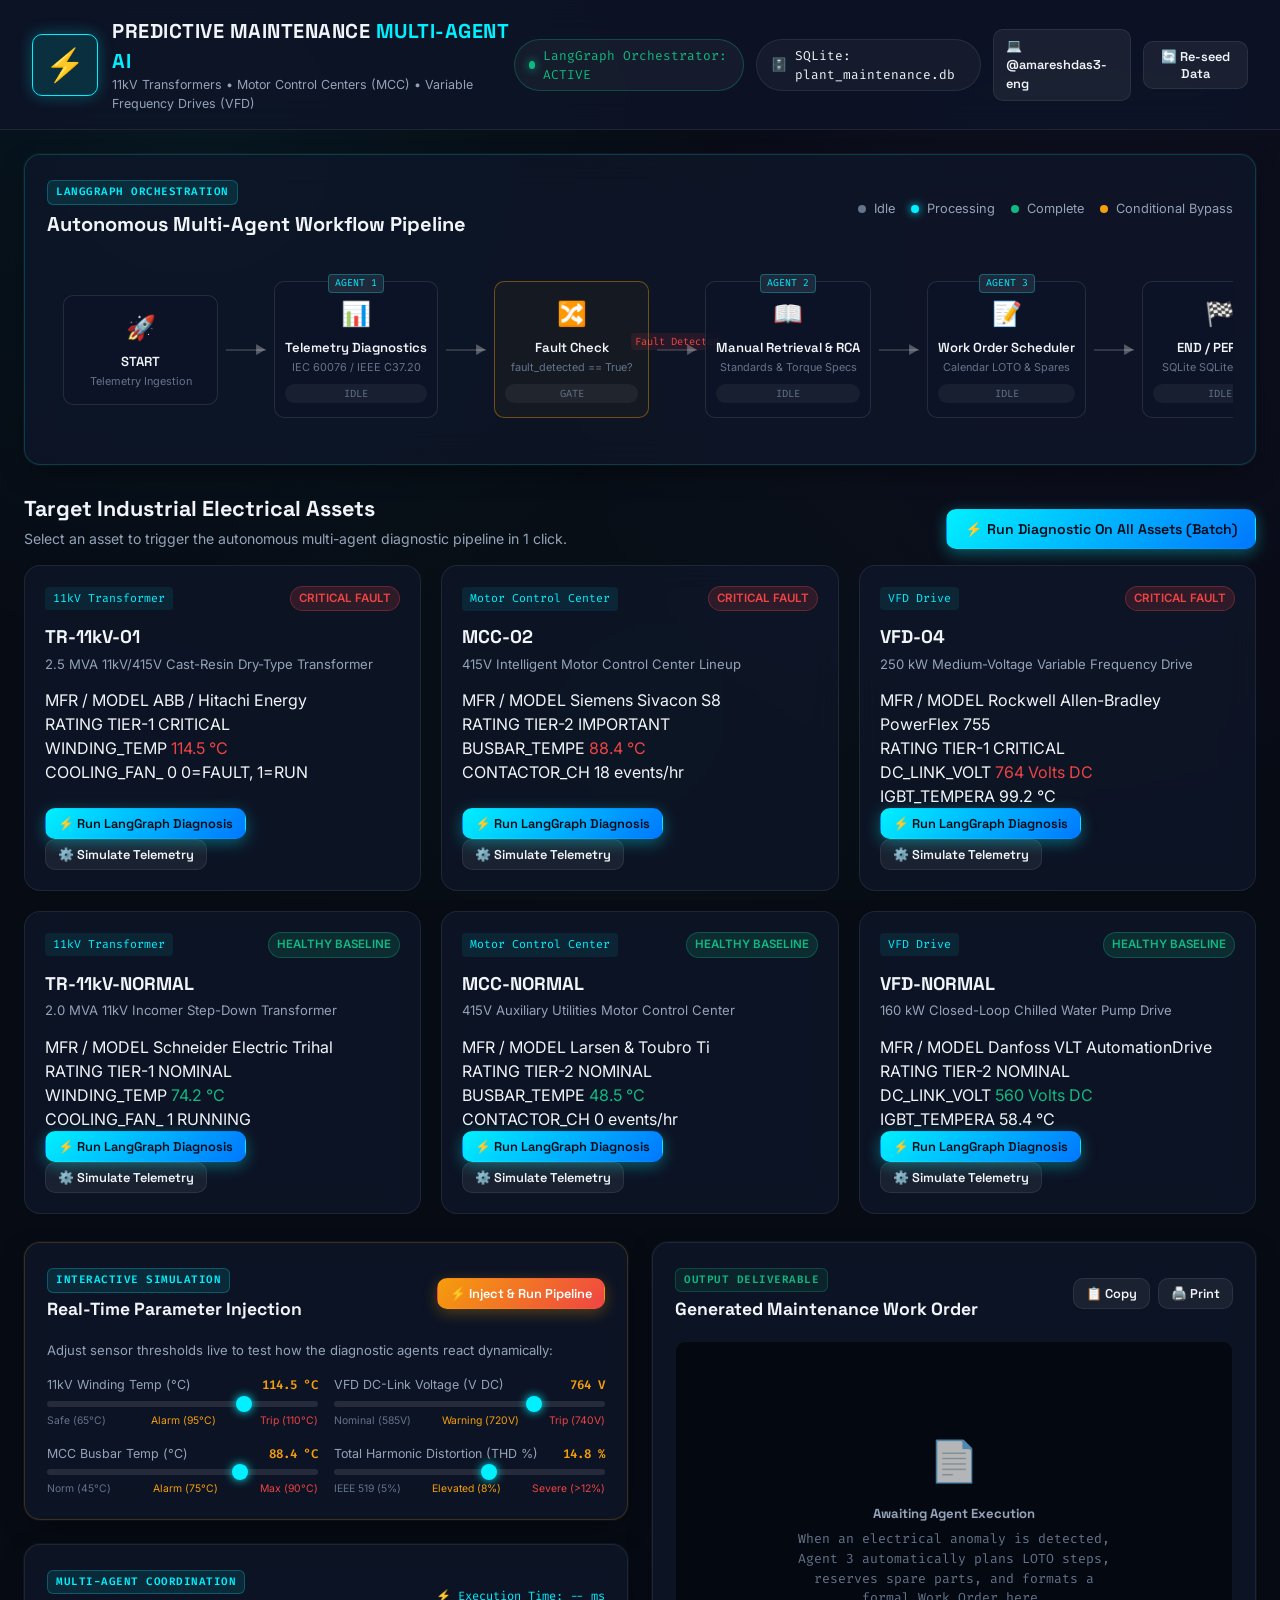
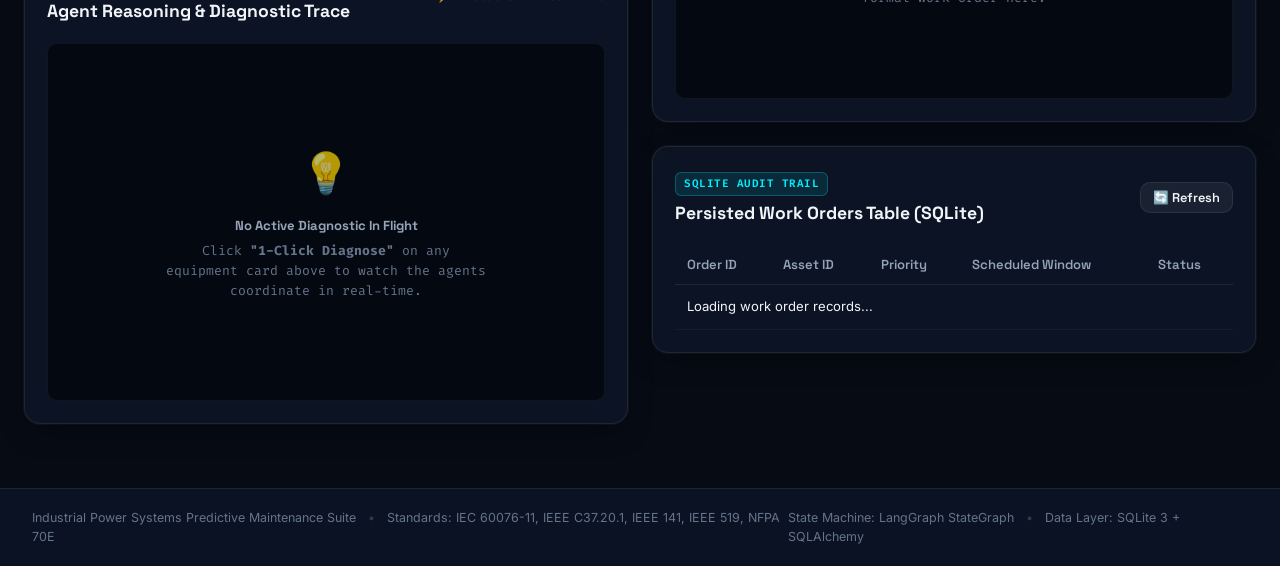
==== index.html @ 00635551 "feat: make predictive maintenance suite live and interactive with client-side LangGraph engine" ====
<!DOCTYPE html>
<html lang="en">
<head>
  <meta charset="UTF-8">
  <meta name="viewport" content="width=device-width, initial-scale=1.0">
  <title>Heavy Electrical Assets - Multi-Agent Predictive Maintenance Suite</title>
  <link rel="preconnect" href="https://fonts.googleapis.com">
  <link rel="preconnect" href="https://fonts.gstatic.com" crossorigin>
  <link href="https://fonts.googleapis.com/css2?family=Fira+Code:wght@400;500;600&family=Inter:wght@300;400;500;600;700&family=Space+Grotesk:wght@500;600;700&display=swap" rel="stylesheet">
  <link rel="stylesheet" href="./style.css">
</head>
<body>
  <!-- Header / Navigation -->
  <header class="app-header">
    <div class="header-left">
      <div class="logo-badge">
        <span class="icon">⚡</span>
        <div class="logo-text">
          <h1>PREDICTIVE MAINTENANCE <span>MULTI-AGENT AI</span></h1>
          <p class="subtitle">11kV Transformers • Motor Control Centers (MCC) • Variable Frequency Drives (VFD)</p>
        </div>
      </div>
    </div>
    <div class="header-right">
      <div class="status-pill online">
        <span class="pulse-dot"></span>
        <span>LangGraph Orchestrator: ACTIVE</span>
      </div>
      <div class="status-pill db-pill">
        <span class="icon">🗄️</span>
        <span>SQLite: plant_maintenance.db</span>
      </div>
      <a href="https://github.com/amareshdas3-eng/multiagent-predictive-maintenance" target="_blank" rel="noopener noreferrer" class="btn btn-secondary btn-sm" style="text-decoration:none;display:inline-flex;align-items:center;gap:.35rem;" title="View Source on GitHub"><span>💻 @amareshdas3-eng</span></a>
      <button class="btn btn-secondary btn-sm" id="btn-reseed" title="Reset SQLite database to baseline sample telemetry">
        🔄 Re-seed Data
      </button>
    </div>
  </header>

  <!-- Main Container -->
  <main class="main-container">
    
    <!-- Top Row: LangGraph Interactive Coordination Diagram -->
    <section class="card graph-card">
      <div class="card-header">
        <div class="card-title">
          <span class="badge-tag">LANGGRAPH ORCHESTRATION</span>
          <h2>Autonomous Multi-Agent Workflow Pipeline</h2>
        </div>
        <div class="graph-legend">
          <span class="legend-item"><span class="dot idle"></span> Idle</span>
          <span class="legend-item"><span class="dot active"></span> Processing</span>
          <span class="legend-item"><span class="dot complete"></span> Complete</span>
          <span class="legend-item"><span class="dot bypass"></span> Conditional Bypass</span>
        </div>
      </div>

      <!-- Graph Flow Visualization -->
      <div class="graph-flow-container">
        <!-- Start Node -->
        <div class="graph-node" id="node-start">
          <div class="node-icon">🚀</div>
          <div class="node-label">START</div>
          <div class="node-sub">Telemetry Ingestion</div>
        </div>

        <div class="graph-edge" id="edge-1">
          <div class="edge-line"></div>
          <div class="edge-arrow">▶</div>
        </div>

        <!-- Node 1: Telemetry Diagnostics Agent -->
        <div class="graph-node" id="node-telemetry">
          <div class="node-tag">AGENT 1</div>
          <div class="node-icon">📊</div>
          <div class="node-label">Telemetry Diagnostics</div>
          <div class="node-sub">IEC 60076 / IEEE C37.20</div>
          <div class="node-status" id="status-telemetry">IDLE</div>
        </div>

        <div class="graph-edge" id="edge-2">
          <div class="edge-line"></div>
          <div class="edge-arrow">▶</div>
        </div>

        <!-- Conditional Router Node -->
        <div class="graph-node diamond" id="node-condition">
          <div class="node-icon">🔀</div>
          <div class="node-label">Fault Check</div>
          <div class="node-sub">fault_detected == True?</div>
          <div class="node-status" id="status-condition">GATE</div>
        </div>

        <!-- Conditional Branch (False -> End) -->
        <div class="branch-bypass" id="branch-bypass">
          <div class="bypass-line"></div>
          <span class="bypass-badge">No Fault ➔ Bypass to END</span>
        </div>

        <div class="graph-edge" id="edge-3">
          <div class="edge-line"></div>
          <div class="edge-arrow">▶</div>
          <span class="edge-condition-label">Fault Detected</span>
        </div>

        <!-- Node 2: Manual Retrieval & RCA Agent -->
        <div class="graph-node" id="node-rca">
          <div class="node-tag">AGENT 2</div>
          <div class="node-icon">📖</div>
          <div class="node-label">Manual Retrieval & RCA</div>
          <div class="node-sub">Standards & Torque Specs</div>
          <div class="node-status" id="status-rca">IDLE</div>
        </div>

        <div class="graph-edge" id="edge-4">
          <div class="edge-line"></div>
          <div class="edge-arrow">▶</div>
        </div>

        <!-- Node 3: Work Order & Scheduler Agent -->
        <div class="graph-node" id="node-scheduler">
          <div class="node-tag">AGENT 3</div>
          <div class="node-icon">📝</div>
          <div class="node-label">Work Order Scheduler</div>
          <div class="node-sub">Calendar LOTO & Spares</div>
          <div class="node-status" id="status-scheduler">IDLE</div>
        </div>

        <div class="graph-edge" id="edge-5">
          <div class="edge-line"></div>
          <div class="edge-arrow">▶</div>
        </div>

        <!-- End Node -->
        <div class="graph-node" id="node-end">
          <div class="node-icon">🏁</div>
          <div class="node-label">END / PERSIST</div>
          <div class="node-sub">SQLite SQLite Storage</div>
          <div class="node-status" id="status-end">IDLE</div>
        </div>
      </div>
    </section>

    <!-- Middle Section: 1-Click Asset Selection Grid -->
    <section class="section-assets">
      <div class="section-title-bar">
        <div>
          <h2>Target Industrial Electrical Assets</h2>
          <p class="section-sub">Select an asset to trigger the autonomous multi-agent diagnostic pipeline in 1 click.</p>
        </div>
        <div class="quick-actions">
          <button class="btn btn-primary" id="btn-run-all">
            ⚡ Run Diagnostic On All Assets (Batch)
          </button>
        </div>
      </div>

      <div class="assets-grid" id="assets-grid">
        <!-- Rendered dynamically via JavaScript -->
        <div class="asset-card loading-card">Loading electrical assets from SQLite...</div>
      </div>
    </section>

    <!-- Lower Section: Split Console & Output View -->
    <div class="split-layout">
      
      <!-- Left Column: Multi-Agent Coordination Log & Live Metrics -->
      <div class="split-col">
        
        <!-- Live Parameter Playground / Simulation Box -->
        <section class="card sim-card">
          <div class="card-header">
            <div class="card-title">
              <span class="badge-tag">INTERACTIVE SIMULATION</span>
              <h3>Real-Time Parameter Injection</h3>
            </div>
            <button class="btn btn-accent btn-sm" id="btn-trigger-sim">
              ⚡ Inject & Run Pipeline
            </button>
          </div>
          <p class="sim-intro">Adjust sensor thresholds live to test how the diagnostic agents react dynamically:</p>
          
          <div class="sliders-grid">
            <div class="slider-group">
              <div class="slider-header">
                <label>11kV Winding Temp (°C)</label>
                <span class="slider-value" id="val-winding-temp">114.5 °C</span>
              </div>
              <input type="range" id="input-winding-temp" min="40" max="140" value="114" step="1">
              <div class="slider-ticks"><span>Safe (65°C)</span><span class="warn-tick">Alarm (95°C)</span><span class="crit-tick">Trip (110°C)</span></div>
            </div>

            <div class="slider-group">
              <div class="slider-header">
                <label>VFD DC-Link Voltage (V DC)</label>
                <span class="slider-value" id="val-dc-volts">764 V</span>
              </div>
              <input type="range" id="input-dc-volts" min="500" max="850" value="764" step="2">
              <div class="slider-ticks"><span>Nominal (585V)</span><span class="warn-tick">Warning (720V)</span><span class="crit-tick">Trip (740V)</span></div>
            </div>

            <div class="slider-group">
              <div class="slider-header">
                <label>MCC Busbar Temp (°C)</label>
                <span class="slider-value" id="val-busbar-temp">88.4 °C</span>
              </div>
              <input type="range" id="input-busbar-temp" min="30" max="110" value="88" step="1">
              <div class="slider-ticks"><span>Norm (45°C)</span><span class="warn-tick">Alarm (75°C)</span><span class="crit-tick">Max (90°C)</span></div>
            </div>

            <div class="slider-group">
              <div class="slider-header">
                <label>Total Harmonic Distortion (THD %)</label>
                <span class="slider-value" id="val-thd">14.8 %</span>
              </div>
              <input type="range" id="input-thd" min="1" max="25" value="14.8" step="0.2">
              <div class="slider-ticks"><span>IEEE 519 (5%)</span><span class="warn-tick">Elevated (8%)</span><span class="crit-tick">Severe (>12%)</span></div>
            </div>
          </div>
        </section>

        <!-- Multi-Agent Thought Stream -->
        <section class="card console-card">
          <div class="card-header">
            <div class="card-title">
              <span class="badge-tag">MULTI-AGENT COORDINATION</span>
              <h3>Agent Reasoning & Diagnostic Trace</h3>
            </div>
            <div class="execution-badge" id="execution-time-badge">
              ⚡ Execution Time: -- ms
            </div>
          </div>

          <div class="console-body" id="console-logs">
            <div class="empty-state">
              <div class="empty-icon">💡</div>
              <h4>No Active Diagnostic In Flight</h4>
              <p>Click <strong>"1-Click Diagnose"</strong> on any equipment card above to watch the agents coordinate in real-time.</p>
            </div>
          </div>
        </section>
      </div>

      <!-- Right Column: Generated Work Order & Database History -->
      <div class="split-col">
        
        <!-- Work Order Markdown Document -->
        <section class="card workorder-card">
          <div class="card-header">
            <div class="card-title">
              <span class="badge-tag success">OUTPUT DELIVERABLE</span>
              <h3>Generated Maintenance Work Order</h3>
            </div>
            <div class="wo-actions">
              <button class="btn btn-secondary btn-sm" id="btn-copy-wo" title="Copy markdown to clipboard">
                📋 Copy
              </button>
              <button class="btn btn-secondary btn-sm" id="btn-print-wo" title="Print formal work order">
                🖨️ Print
              </button>
            </div>
          </div>

          <div class="workorder-body" id="workorder-display">
            <div class="empty-state">
              <div class="empty-icon">📄</div>
              <h4>Awaiting Agent Execution</h4>
              <p>When an electrical anomaly is detected, Agent 3 automatically plans LOTO steps, reserves spare parts, and formats a formal Work Order here.</p>
            </div>
          </div>
        </section>

        <!-- SQLite Logged Work Orders Table -->
        <section class="card history-card">
          <div class="card-header">
            <div class="card-title">
              <span class="badge-tag">SQLITE AUDIT TRAIL</span>
              <h3>Persisted Work Orders Table (SQLite)</h3>
            </div>
            <button class="btn btn-secondary btn-sm" id="btn-refresh-history">
              🔄 Refresh
            </button>
          </div>

          <div class="table-responsive">
            <table class="data-table">
              <thead>
                <tr>
                  <th>Order ID</th>
                  <th>Asset ID</th>
                  <th>Priority</th>
                  <th>Scheduled Window</th>
                  <th>Status</th>
                </tr>
              </thead>
              <tbody id="history-table-body">
                <tr><td colspan="5" class="text-center">Loading work order records...</td></tr>
              </tbody>
            </table>
          </div>
        </section>

      </div>
    </div>
  </main>

  <!-- Footer -->
  <footer class="app-footer">
    <div class="footer-left">
      <span>Industrial Power Systems Predictive Maintenance Suite</span>
      <span class="sep">•</span>
      <span>Standards: IEC 60076-11, IEEE C37.20.1, IEEE 141, IEEE 519, NFPA 70E</span>
    </div>
    <div class="footer-right">
      <span>State Machine: LangGraph StateGraph</span>
      <span class="sep">•</span>
      <span>Data Layer: SQLite 3 + SQLAlchemy</span>
    </div>
  </footer>

  <script src="./app.js"></script>
</body>
</html>
---- style.css ----
/* ==========================================================================
   HEAVY ELECTRICAL PREDICTIVE MAINTENANCE SUITE - MODERN CYBER-DARK THEME
   ========================================================================== */

:root {
  --bg-primary: #070b14;
  --bg-secondary: #0d1527;
  --bg-card: rgba(15, 23, 42, 0.75);
  --bg-card-hover: rgba(24, 36, 64, 0.85);
  --bg-accent: rgba(0, 240, 255, 0.06);

  --border-color: rgba(255, 255, 255, 0.08);
  --border-glow: rgba(0, 240, 255, 0.35);

  --text-main: #f1f5f9;
  --text-muted: #94a3b8;
  --text-dim: #64748b;

  --neon-cyan: #00f0ff;
  --neon-blue: #3b82f6;
  --neon-green: #10b981;
  --neon-amber: #f59e0b;
  --neon-red: #ef4444;
  --neon-purple: #8b5cf6;

  --font-heading: 'Space Grotesk', sans-serif;
  --font-body: 'Inter', -apple-system, BlinkMacSystemFont, sans-serif;
  --font-mono: 'Fira Code', monospace;

  --radius-sm: 6px;
  --radius-md: 10px;
  --radius-lg: 16px;
  --radius-full: 9999px;

  --shadow-card: 0 10px 30px -10px rgba(0, 0, 0, 0.6), 0 0 1px 1px rgba(255, 255, 255, 0.05);
  --shadow-glow: 0 0 25px -5px rgba(0, 240, 255, 0.3);
}

* {
  margin: 0;
  padding: 0;
  box-sizing: border-box;
}

body {
  background-color: var(--bg-primary);
  color: var(--text-main);
  font-family: var(--font-body);
  line-height: 1.5;
  min-height: 100vh;
  background-image: 
    radial-gradient(circle at 15% 15%, rgba(0, 240, 255, 0.05) 0%, transparent 40%),
    radial-gradient(circle at 85% 30%, rgba(139, 92, 246, 0.05) 0%, transparent 45%),
    radial-gradient(circle at 50% 80%, rgba(16, 185, 129, 0.03) 0%, transparent 50%);
  background-attachment: fixed;
  overflow-x: hidden;
}

/* Custom Scrollbars */
::-webkit-scrollbar {
  width: 8px;
  height: 8px;
}
::-webkit-scrollbar-track {
  background: var(--bg-primary);
}
::-webkit-scrollbar-thumb {
  background: rgba(255, 255, 255, 0.15);
  border-radius: var(--radius-full);
}
::-webkit-scrollbar-thumb:hover {
  background: var(--neon-cyan);
}

/* ==========================================================================
   APP HEADER
   ========================================================================== */
.app-header {
  display: flex;
  justify-content: space-between;
  align-items: center;
  padding: 16px 32px;
  background: rgba(13, 21, 39, 0.85);
  backdrop-filter: blur(16px);
  border-bottom: 1px solid var(--border-color);
  position: sticky;
  top: 0;
  z-index: 100;
}

.header-left .logo-badge {
  display: flex;
  align-items: center;
  gap: 14px;
}

.logo-badge .icon {
  font-size: 2rem;
  background: rgba(0, 240, 255, 0.12);
  border: 1px solid var(--neon-cyan);
  border-radius: var(--radius-md);
  padding: 6px 12px;
  box-shadow: 0 0 15px rgba(0, 240, 255, 0.3);
}

.logo-text h1 {
  font-family: var(--font-heading);
  font-size: 1.25rem;
  font-weight: 700;
  letter-spacing: 0.5px;
}

.logo-text h1 span {
  color: var(--neon-cyan);
}

.logo-text .subtitle {
  font-size: 0.78rem;
  color: var(--text-muted);
}

.header-right {
  display: flex;
  align-items: center;
  gap: 12px;
}

.status-pill {
  display: flex;
  align-items: center;
  gap: 8px;
  padding: 6px 14px;
  background: rgba(255, 255, 255, 0.04);
  border: 1px solid var(--border-color);
  border-radius: var(--radius-full);
  font-size: 0.8rem;
  font-family: var(--font-mono);
}

.status-pill.online {
  border-color: rgba(16, 185, 129, 0.3);
  color: var(--neon-green);
}

.pulse-dot {
  width: 8px;
  height: 8px;
  background: var(--neon-green);
  border-radius: 50%;
  box-shadow: 0 0 10px var(--neon-green);
  animation: pulse-glow 2s infinite;
}

@keyframes pulse-glow {
  0% { transform: scale(0.95); box-shadow: 0 0 0 0 rgba(16, 185, 129, 0.7); }
  70% { transform: scale(1.1); box-shadow: 0 0 0 8px rgba(16, 185, 129, 0); }
  100% { transform: scale(0.95); box-shadow: 0 0 0 0 rgba(16, 185, 129, 0); }
}

/* ==========================================================================
   BUTTONS & BADGES
   ========================================================================== */
.btn {
  display: inline-flex;
  align-items: center;
  justify-content: center;
  gap: 8px;
  padding: 10px 18px;
  border-radius: var(--radius-md);
  font-family: var(--font-heading);
  font-size: 0.88rem;
  font-weight: 600;
  cursor: pointer;
  transition: all 0.2s cubic-bezier(0.4, 0, 0.2, 1);
  border: 1px solid transparent;
}

.btn-primary {
  background: linear-gradient(135deg, #00f0ff 0%, #0077ff 100%);
  color: #050b14;
  box-shadow: 0 4px 15px rgba(0, 240, 255, 0.35);
}

.btn-primary:hover {
  transform: translateY(-2px);
  box-shadow: 0 6px 20px rgba(0, 240, 255, 0.5);
}

.btn-secondary {
  background: rgba(255, 255, 255, 0.06);
  border-color: var(--border-color);
  color: var(--text-main);
}

.btn-secondary:hover {
  background: rgba(255, 255, 255, 0.12);
  border-color: var(--text-muted);
}

.btn-accent {
  background: linear-gradient(135deg, #f59e0b 0%, #ef4444 100%);
  color: #fff;
  box-shadow: 0 4px 15px rgba(245, 158, 11, 0.3);
}

.btn-accent:hover {
  transform: translateY(-2px);
  box-shadow: 0 6px 20px rgba(245, 158, 11, 0.5);
}

.btn-sm {
  padding: 6px 12px;
  font-size: 0.8rem;
}

.badge-tag {
  display: inline-block;
  padding: 3px 8px;
  font-size: 0.68rem;
  font-family: var(--font-mono);
  font-weight: 600;
  letter-spacing: 0.5px;
  border-radius: var(--radius-sm);
  background: rgba(0, 240, 255, 0.1);
  color: var(--neon-cyan);
  border: 1px solid rgba(0, 240, 255, 0.25);
  text-transform: uppercase;
}

.badge-tag.success {
  background: rgba(16, 185, 129, 0.1);
  color: var(--neon-green);
  border-color: rgba(16, 185, 129, 0.25);
}

.badge-tag.danger {
  background: rgba(239, 68, 68, 0.15);
  color: var(--neon-red);
  border-color: rgba(239, 68, 68, 0.35);
}

/* ==========================================================================
   MAIN LAYOUT & CARDS
   ========================================================================== */
.main-container {
  max-width: 1440px;
  margin: 0 auto;
  padding: 24px;
  display: flex;
  flex-direction: column;
  gap: 28px;
}

.card {
  background: var(--bg-card);
  backdrop-filter: blur(16px);
  border: 1px solid var(--border-color);
  border-radius: var(--radius-lg);
  padding: 22px;
  box-shadow: var(--shadow-card);
  transition: border-color 0.3s ease;
}

.card-header {
  display: flex;
  justify-content: space-between;
  align-items: center;
  margin-bottom: 18px;
}

.card-title h2 {
  font-family: var(--font-heading);
  font-size: 1.25rem;
  margin-top: 4px;
}

.card-title h3 {
  font-family: var(--font-heading);
  font-size: 1.1rem;
  margin-top: 4px;
}

/* ==========================================================================
   LANGGRAPH COORDINATION FLOW DIAGRAM
   ========================================================================== */
.graph-card {
  border-color: rgba(0, 240, 255, 0.18);
  position: relative;
  overflow: hidden;
}

.graph-legend {
  display: flex;
  gap: 16px;
  font-size: 0.8rem;
  color: var(--text-muted);
}

.graph-legend .dot {
  display: inline-block;
  width: 8px;
  height: 8px;
  border-radius: 50%;
  margin-right: 4px;
}
.dot.idle { background: var(--text-dim); }
.dot.active { background: var(--neon-cyan); box-shadow: 0 0 8px var(--neon-cyan); }
.dot.complete { background: var(--neon-green); }
.dot.bypass { background: var(--neon-amber); }

.graph-flow-container {
  display: flex;
  align-items: center;
  justify-content: space-between;
  padding: 24px 16px;
  position: relative;
  overflow-x: auto;
  gap: 8px;
}

.graph-node {
  flex: 0 0 155px;
  background: rgba(13, 21, 39, 0.9);
  border: 1px solid rgba(255, 255, 255, 0.1);
  border-radius: var(--radius-md);
  padding: 14px 10px;
  text-align: center;
  position: relative;
  transition: all 0.3s ease;
  z-index: 2;
}

.graph-node .node-tag {
  position: absolute;
  top: -8px;
  left: 50%;
  transform: translateX(-50%);
  background: #1e293b;
  font-size: 0.62rem;
  font-family: var(--font-mono);
  padding: 1px 6px;
  border-radius: 4px;
  color: var(--neon-cyan);
  border: 1px solid rgba(0, 240, 255, 0.3);
}

.graph-node .node-icon {
  font-size: 1.5rem;
  margin-bottom: 6px;
}

.graph-node .node-label {
  font-family: var(--font-heading);
  font-size: 0.82rem;
  font-weight: 600;
  color: var(--text-main);
  white-space: nowrap;
  overflow: hidden;
  text-overflow: ellipsis;
}

.graph-node .node-sub {
  font-size: 0.68rem;
  color: var(--text-dim);
  margin-top: 2px;
}

.graph-node .node-status {
  margin-top: 8px;
  font-family: var(--font-mono);
  font-size: 0.65rem;
  padding: 2px 6px;
  border-radius: var(--radius-full);
  background: rgba(255, 255, 255, 0.05);
  color: var(--text-dim);
}

/* Node States */
.graph-node.active-node {
  border-color: var(--neon-cyan);
  box-shadow: 0 0 20px rgba(0, 240, 255, 0.4);
  transform: translateY(-4px);
}
.graph-node.active-node .node-status {
  background: rgba(0, 240, 255, 0.2);
  color: var(--neon-cyan);
  animation: pulse-glow 1.5s infinite;
}

.graph-node.complete-node {
  border-color: var(--neon-green);
}
.graph-node.complete-node .node-status {
  background: rgba(16, 185, 129, 0.2);
  color: var(--neon-green);
}

.graph-node.diamond {
  border-color: rgba(245, 158, 11, 0.4);
  background: rgba(245, 158, 11, 0.04);
}

.graph-edge {
  flex: 1;
  display: flex;
  align-items: center;
  justify-content: center;
  position: relative;
  min-width: 40px;
}

.edge-line {
  height: 2px;
  width: 100%;
  background: rgba(255, 255, 255, 0.15);
  transition: all 0.3s;
}

.edge-arrow {
  position: absolute;
  right: 0;
  color: rgba(255, 255, 255, 0.3);
  font-size: 0.75rem;
}

.edge-condition-label {
  position: absolute;
  top: -16px;
  font-size: 0.65rem;
  font-family: var(--font-mono);
  color: var(--neon-red);
  background: rgba(239, 68, 68, 0.1);
  padding: 1px 4px;
  border-radius: 4px;
  white-space: nowrap;
}

.graph-edge.active-edge .edge-line {
  background: var(--neon-cyan);
  box-shadow: 0 0 10px var(--neon-cyan);
}
.graph-edge.active-edge .edge-arrow {
  color: var(--neon-cyan);
}

.branch-bypass {
  position: absolute;
  bottom: 6px;
  left: 48%;
  transform: translateX(-50%);
  display: none;
  align-items: center;
  gap: 8px;
  z-index: 1;
}

.branch-bypass.active {
  display: flex;
}

.bypass-badge {
  font-family: var(--font-mono);
  font-size: 0.72rem;
  background: rgba(245, 158, 11, 0.15);
  border: 1px solid var(--neon-amber);
  color: var(--neon-amber);
  padding: 4px 10px;
  border-radius: var(--radius-full);
}

/* ==========================================================================
   ASSET SELECTION GRID
   ========================================================================== */
.section-title-bar {
  display: flex;
  justify-content: space-between;
  align-items: flex-end;
  margin-bottom: 16px;
}

.section-title-bar h2 {
  font-family: var(--font-heading);
  font-size: 1.35rem;
}

.section-sub {
  color: var(--text-muted);
  font-size: 0.88rem;
  margin-top: 2px;
}

.assets-grid {
  display: grid;
  grid-template-columns: repeat(auto-fit, minmax(320px, 1fr));
  gap: 20px;
}

.asset-card {
  background: var(--bg-card);
  backdrop-filter: blur(14px);
  border: 1px solid var(--border-color);
  border-radius: var(--radius-lg);
  padding: 20px;
  display: flex;
  flex-direction: column;
  justify-content: space-between;
  transition: all 0.25s ease;
  position: relative;
  overflow: hidden;
}

.asset-card:hover {
  background: var(--bg-card-hover);
  border-color: rgba(0, 240, 255, 0.3);
  transform: translateY(-3px);
  box-shadow: 0 12px 25px -10px rgba(0, 0, 0, 0.7);
}

.asset-card.active-selected {
  border-color: var(--neon-cyan);
  box-shadow: 0 0 20px rgba(0, 240, 255, 0.25);
}

.asset-badge-row {
  display: flex;
  justify-content: space-between;
  align-items: center;
  margin-bottom: 12px;
}

.asset-type-badge {
  font-family: var(--font-mono);
  font-size: 0.72rem;
  color: var(--neon-cyan);
  background: rgba(0, 240, 255, 0.08);
  padding: 3px 8px;
  border-radius: 4px;
}

.asset-condition-badge {
  font-size: 0.72rem;
  font-weight: 600;
  padding: 3px 8px;
  border-radius: var(--radius-full);
}
.asset-condition-badge.fault {
  background: rgba(239, 68, 68, 0.15);
  color: var(--neon-red);
  border: 1px solid rgba(239, 68, 68, 0.3);
}
.asset-condition-badge.healthy {
  background: rgba(16, 185, 129, 0.15);
  color: var(--neon-green);
  border: 1px solid rgba(16, 185, 129, 0.3);
}

.asset-main-info h3 {
  font-family: var(--font-heading);
  font-size: 1.15rem;
  margin-bottom: 4px;
}

.asset-spec-line {
  font-size: 0.82rem;
  color: var(--text-muted);
  margin-bottom: 14px;
}

.telemetry-mini-strip {
  display: grid;
  grid-template-columns: 1fr 1fr;
  gap: 8px;
  background: rgba(0, 0, 0, 0.25);
  border: 1px solid rgba(255, 255, 255, 0.04);
  border-radius: var(--radius-md);
  padding: 10px;
  margin-bottom: 16px;
}

.mini-stat .stat-label {
  font-size: 0.68rem;
  color: var(--text-dim);
  text-transform: uppercase;
  letter-spacing: 0.5px;
}

.mini-stat .stat-val {
  font-family: var(--font-mono);
  font-size: 0.95rem;
  font-weight: 600;
  color: var(--text-main);
}
.mini-stat .stat-val.alarm {
  color: var(--neon-red);
}

.asset-card-btn {
  width: 100%;
}

/* ==========================================================================
   SPLIT CONSOLE & OUTPUT LAYOUT
   ========================================================================== */
.split-layout {
  display: grid;
  grid-template-columns: 1fr 1fr;
  gap: 24px;
}

.split-col {
  display: flex;
  flex-direction: column;
  gap: 24px;
}

/* Live Simulation Card */
.sim-card {
  border-color: rgba(245, 158, 11, 0.2);
}

.sim-intro {
  font-size: 0.82rem;
  color: var(--text-muted);
  margin-bottom: 16px;
}

.sliders-grid {
  display: grid;
  grid-template-columns: 1fr 1fr;
  gap: 16px;
}

.slider-group {
  display: flex;
  flex-direction: column;
  gap: 6px;
}

.slider-header {
  display: flex;
  justify-content: space-between;
  align-items: center;
  font-size: 0.78rem;
  color: var(--text-muted);
}

.slider-value {
  font-family: var(--font-mono);
  font-weight: 600;
  color: var(--neon-amber);
}

input[type="range"] {
  -webkit-appearance: none;
  appearance: none;
  width: 100%;
  height: 6px;
  background: rgba(255, 255, 255, 0.1);
  border-radius: var(--radius-full);
  outline: none;
}

input[type="range"]::-webkit-slider-thumb {
  -webkit-appearance: none;
  width: 16px;
  height: 16px;
  border-radius: 50%;
  background: var(--neon-cyan);
  cursor: pointer;
  box-shadow: 0 0 10px var(--neon-cyan);
  transition: transform 0.1s;
}
input[type="range"]::-webkit-slider-thumb:hover {
  transform: scale(1.2);
}

.slider-ticks {
  display: flex;
  justify-content: space-between;
  font-size: 0.65rem;
  color: var(--text-dim);
}
.slider-ticks .warn-tick { color: var(--neon-amber); }
.slider-ticks .crit-tick { color: var(--neon-red); }

/* Multi-Agent Console */
.console-card {
  min-height: 480px;
  display: flex;
  flex-direction: column;
}

.execution-badge {
  font-family: var(--font-mono);
  font-size: 0.75rem;
  color: var(--neon-cyan);
}

.console-body {
  flex: 1;
  background: #040810;
  border: 1px solid rgba(255, 255, 255, 0.05);
  border-radius: var(--radius-md);
  padding: 18px;
  font-family: var(--font-mono);
  font-size: 0.82rem;
  overflow-y: auto;
  max-height: 520px;
  display: flex;
  flex-direction: column;
  gap: 16px;
}

.agent-message-block {
  border-left: 3px solid var(--neon-cyan);
  background: rgba(0, 240, 255, 0.03);
  padding: 12px 14px;
  border-radius: 0 var(--radius-md) var(--radius-md) 0;
  animation: fadeIn 0.3s ease;
}

.agent-message-block.agent-rca {
  border-left-color: var(--neon-purple);
  background: rgba(139, 92, 246, 0.03);
}

.agent-message-block.agent-scheduler {
  border-left-color: var(--neon-green);
  background: rgba(16, 185, 129, 0.03);
}

.agent-message-header {
  display: flex;
  justify-content: space-between;
  font-size: 0.75rem;
  font-weight: 600;
  color: var(--neon-cyan);
  margin-bottom: 6px;
}
.agent-message-block.agent-rca .agent-message-header { color: var(--neon-purple); }
.agent-message-block.agent-scheduler .agent-message-header { color: var(--neon-green); }

.agent-message-content {
  color: var(--text-main);
  white-space: pre-wrap;
  line-height: 1.6;
}

/* Work Order Document Viewer */
.workorder-card {
  min-height: 480px;
  display: flex;
  flex-direction: column;
}

.wo-actions {
  display: flex;
  gap: 8px;
}

.workorder-body {
  flex: 1;
  background: #040810;
  border: 1px solid rgba(255, 255, 255, 0.05);
  border-radius: var(--radius-md);
  padding: 20px;
  font-family: var(--font-mono);
  font-size: 0.82rem;
  overflow-y: auto;
  max-height: 520px;
  color: var(--text-main);
}

.workorder-markdown {
  white-space: pre-wrap;
  line-height: 1.65;
}

.workorder-markdown h1 {
  color: var(--neon-cyan);
  font-size: 1.1rem;
  border-bottom: 1px dashed rgba(255, 255, 255, 0.15);
  padding-bottom: 8px;
  margin-bottom: 12px;
}

/* SQLite History Table */
.history-card {
  overflow: hidden;
}

.table-responsive {
  overflow-x: auto;
}

.data-table {
  width: 100%;
  border-collapse: collapse;
  font-size: 0.82rem;
  text-align: left;
}

.data-table th {
  padding: 10px 12px;
  font-family: var(--font-heading);
  color: var(--text-muted);
  border-bottom: 1px solid var(--border-color);
  font-weight: 600;
}

.data-table td {
  padding: 12px;
  border-bottom: 1px solid rgba(255, 255, 255, 0.04);
}

.data-table tr:hover {
  background: rgba(255, 255, 255, 0.02);
}

.priority-pill {
  display: inline-block;
  padding: 2px 8px;
  border-radius: var(--radius-full);
  font-size: 0.7rem;
  font-weight: 600;
  font-family: var(--font-mono);
}
.priority-pill.Critical { background: rgba(239, 68, 68, 0.2); color: var(--neon-red); }
.priority-pill.High { background: rgba(245, 158, 11, 0.2); color: var(--neon-amber); }
.priority-pill.Medium { background: rgba(59, 130, 246, 0.2); color: var(--neon-blue); }

.status-tag {
  color: var(--neon-green);
  font-size: 0.75rem;
  font-family: var(--font-mono);
}

/* Empty States */
.empty-state {
  display: flex;
  flex-direction: column;
  align-items: center;
  justify-content: center;
  height: 100%;
  padding: 40px 20px;
  text-align: center;
  color: var(--text-dim);
}

.empty-icon {
  font-size: 2.5rem;
  margin-bottom: 12px;
  opacity: 0.7;
}

.empty-state h4 {
  font-family: var(--font-heading);
  color: var(--text-muted);
  margin-bottom: 6px;
}

.empty-state p {
  font-size: 0.82rem;
  max-width: 320px;
}

/* Footer */
.app-footer {
  display: flex;
  justify-content: space-between;
  padding: 20px 32px;
  border-top: 1px solid var(--border-color);
  font-size: 0.78rem;
  color: var(--text-dim);
  background: rgba(13, 21, 39, 0.8);
  margin-top: 40px;
}

.app-footer .sep {
  margin: 0 8px;
  opacity: 0.4;
}

@keyframes fadeIn {
  from { opacity: 0; transform: translateY(6px); }
  to { opacity: 1; transform: translateY(0); }
}

@media (max-width: 1024px) {
  .split-layout {
    grid-template-columns: 1fr;
  }
  .sliders-grid {
    grid-template-columns: 1fr;
  }
}
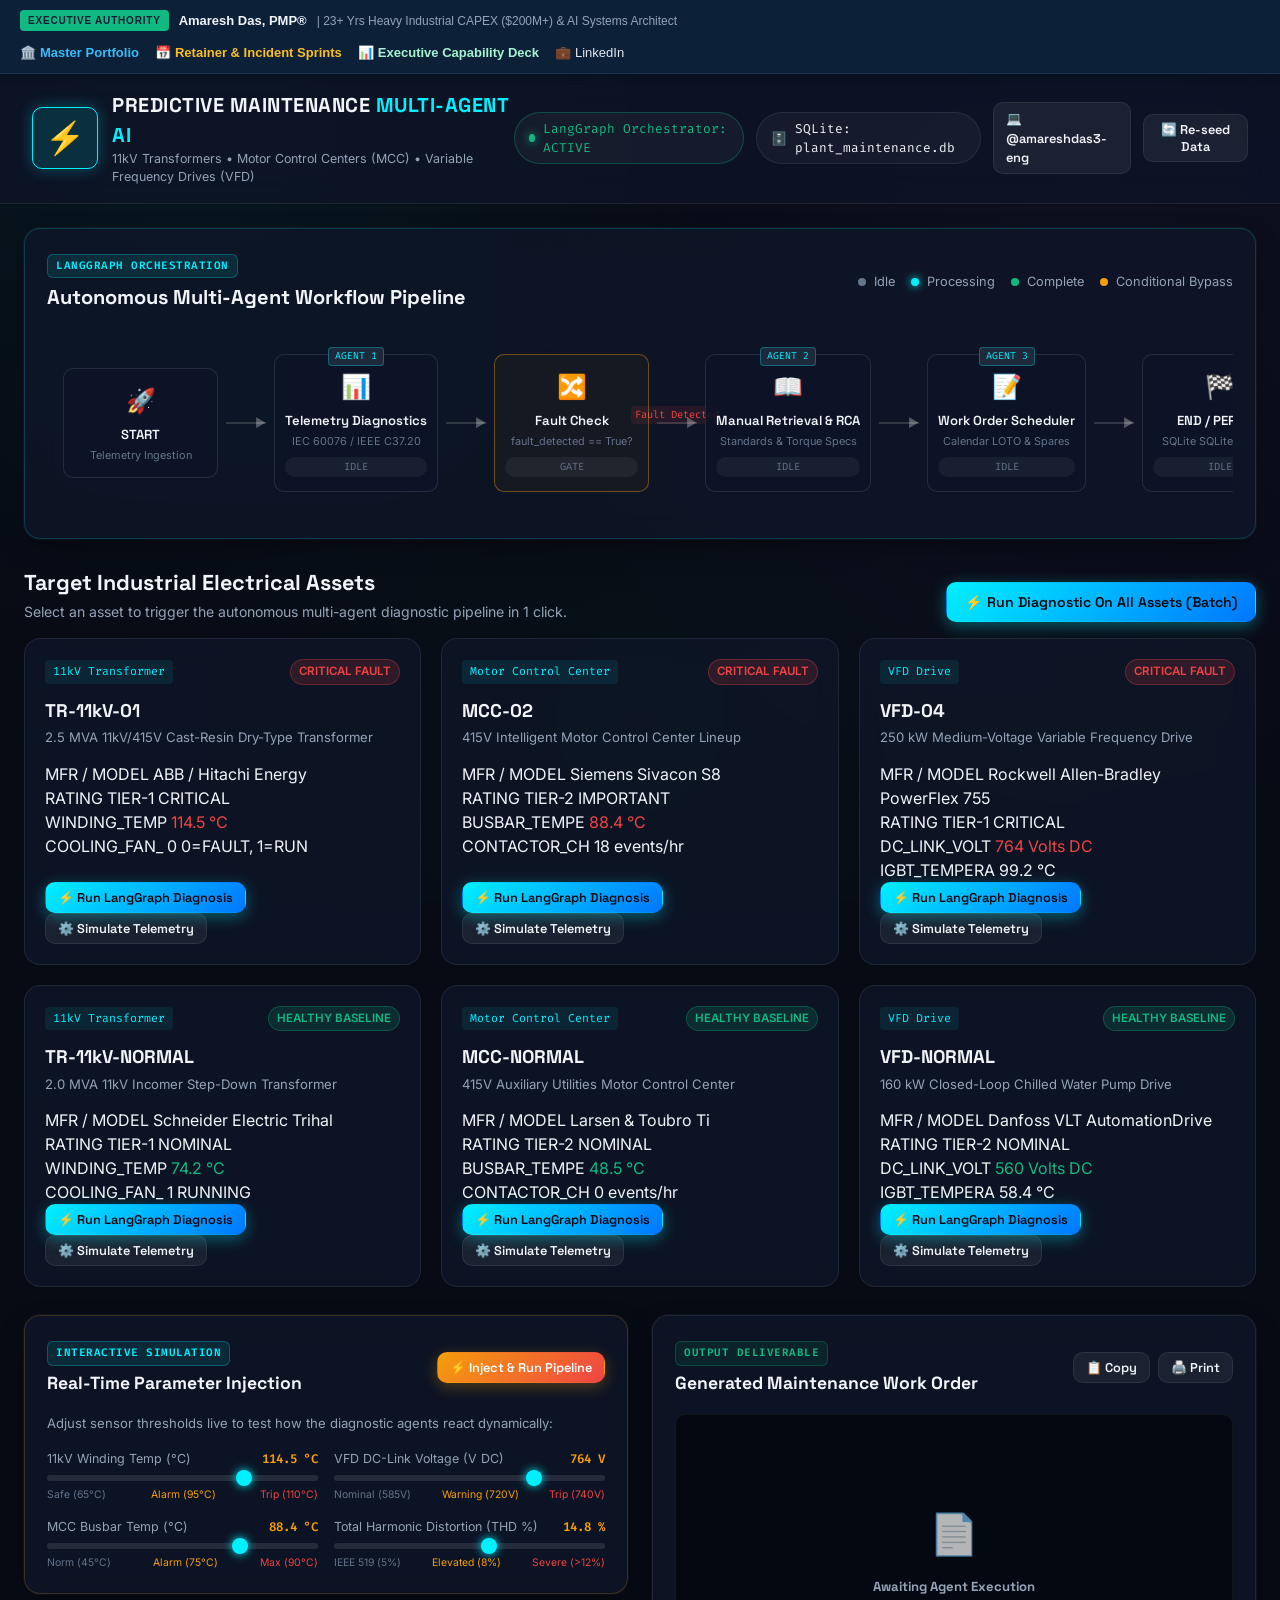
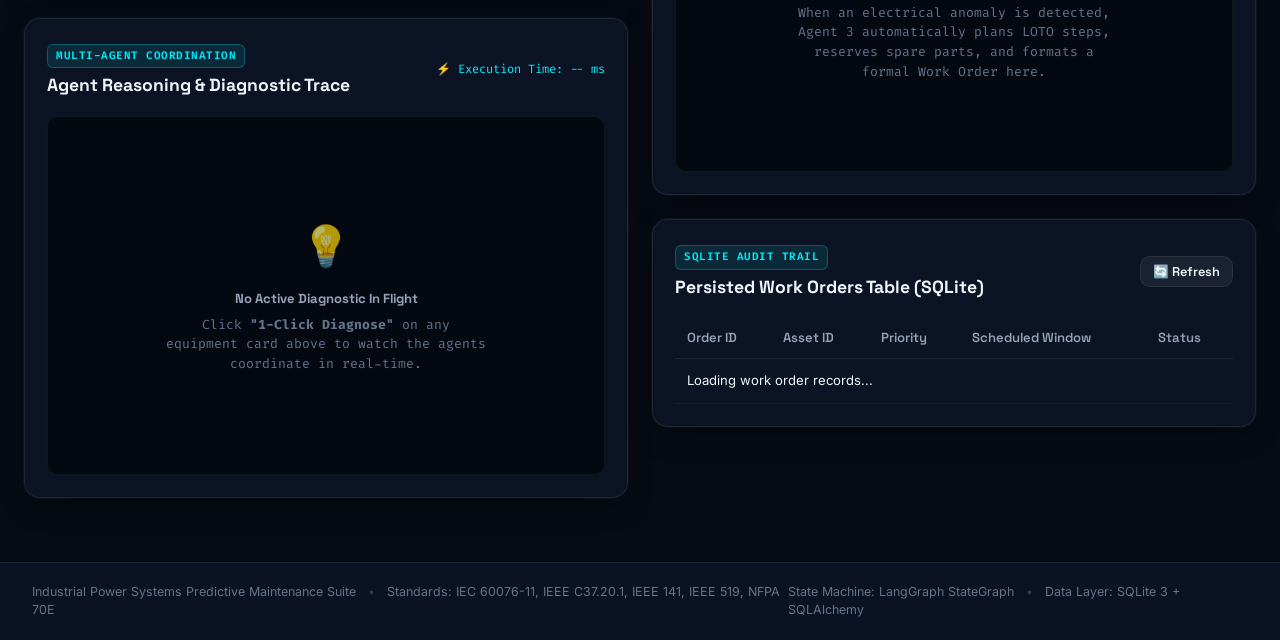
==== commit 55f29a30: "feat: inject universal executive authority banner" ====
--- a/index.html
+++ b/index.html
@@ -10,6 +10,29 @@
   <link rel="stylesheet" href="./style.css">
 </head>
 <body>
+<!-- ====== UNIVERSAL EXECUTIVE AUTHORITY BANNER ====== -->
+<div id="executive-authority-banner" style="background:#0c2038;color:#ffffff;padding:10px 20px;font-family:'Source Sans 3',-apple-system,BlinkMacSystemFont,Segoe UI,Roboto,sans-serif;font-size:13px;border-bottom:1px solid #1c314e;display:flex;justify-content:space-between;align-items:center;flex-wrap:wrap;gap:12px;position:relative;z-index:999999;box-shadow:0 2px 8px rgba(0,0,0,0.25);">
+  <div style="display:flex;align-items:center;gap:10px;flex-wrap:wrap;">
+    <span style="background:#10b981;color:#0b1e36;font-size:10px;font-weight:800;padding:3px 8px;border-radius:4px;letter-spacing:0.8px;text-transform:uppercase;">Executive Authority</span>
+    <span style="color:#f1f5f9;font-weight:600;">Amaresh Das, PMP®</span>
+    <span style="color:#94a3b8;font-size:12px;">| 23+ Yrs Heavy Industrial CAPEX ($200M+) &amp; AI Systems Architect</span>
+  </div>
+  <div style="display:flex;align-items:center;gap:16px;flex-wrap:wrap;">
+    <a href="https://amaresh-das.netlify.app/portfolio.html" target="_blank" rel="noopener noreferrer" style="color:#38bdf8;text-decoration:none;font-weight:600;display:inline-flex;align-items:center;gap:4px;">
+      <span>🏛️</span> Master Portfolio
+    </a>
+    <a href="https://amaresh-das.netlify.app/portfolio.html#engagement-models" target="_blank" rel="noopener noreferrer" style="color:#fbbf24;text-decoration:none;font-weight:700;display:inline-flex;align-items:center;gap:4px;">
+      <span>📅</span> Retainer &amp; Incident Sprints
+    </a>
+    <a href="https://amaresh-das.netlify.app/deck" target="_blank" rel="noopener noreferrer" style="color:#a7f3d0;text-decoration:none;font-weight:600;display:inline-flex;align-items:center;gap:4px;">
+      <span>📊</span> Executive Capability Deck
+    </a>
+    <a href="https://linkedin.com/in/amaresh-das" target="_blank" rel="noopener noreferrer" style="color:#e2e8f0;text-decoration:none;display:inline-flex;align-items:center;gap:4px;">
+      <span>💼</span> LinkedIn
+    </a>
+  </div>
+</div>
+
   <!-- Header / Navigation -->
   <header class="app-header">
     <div class="header-left">
